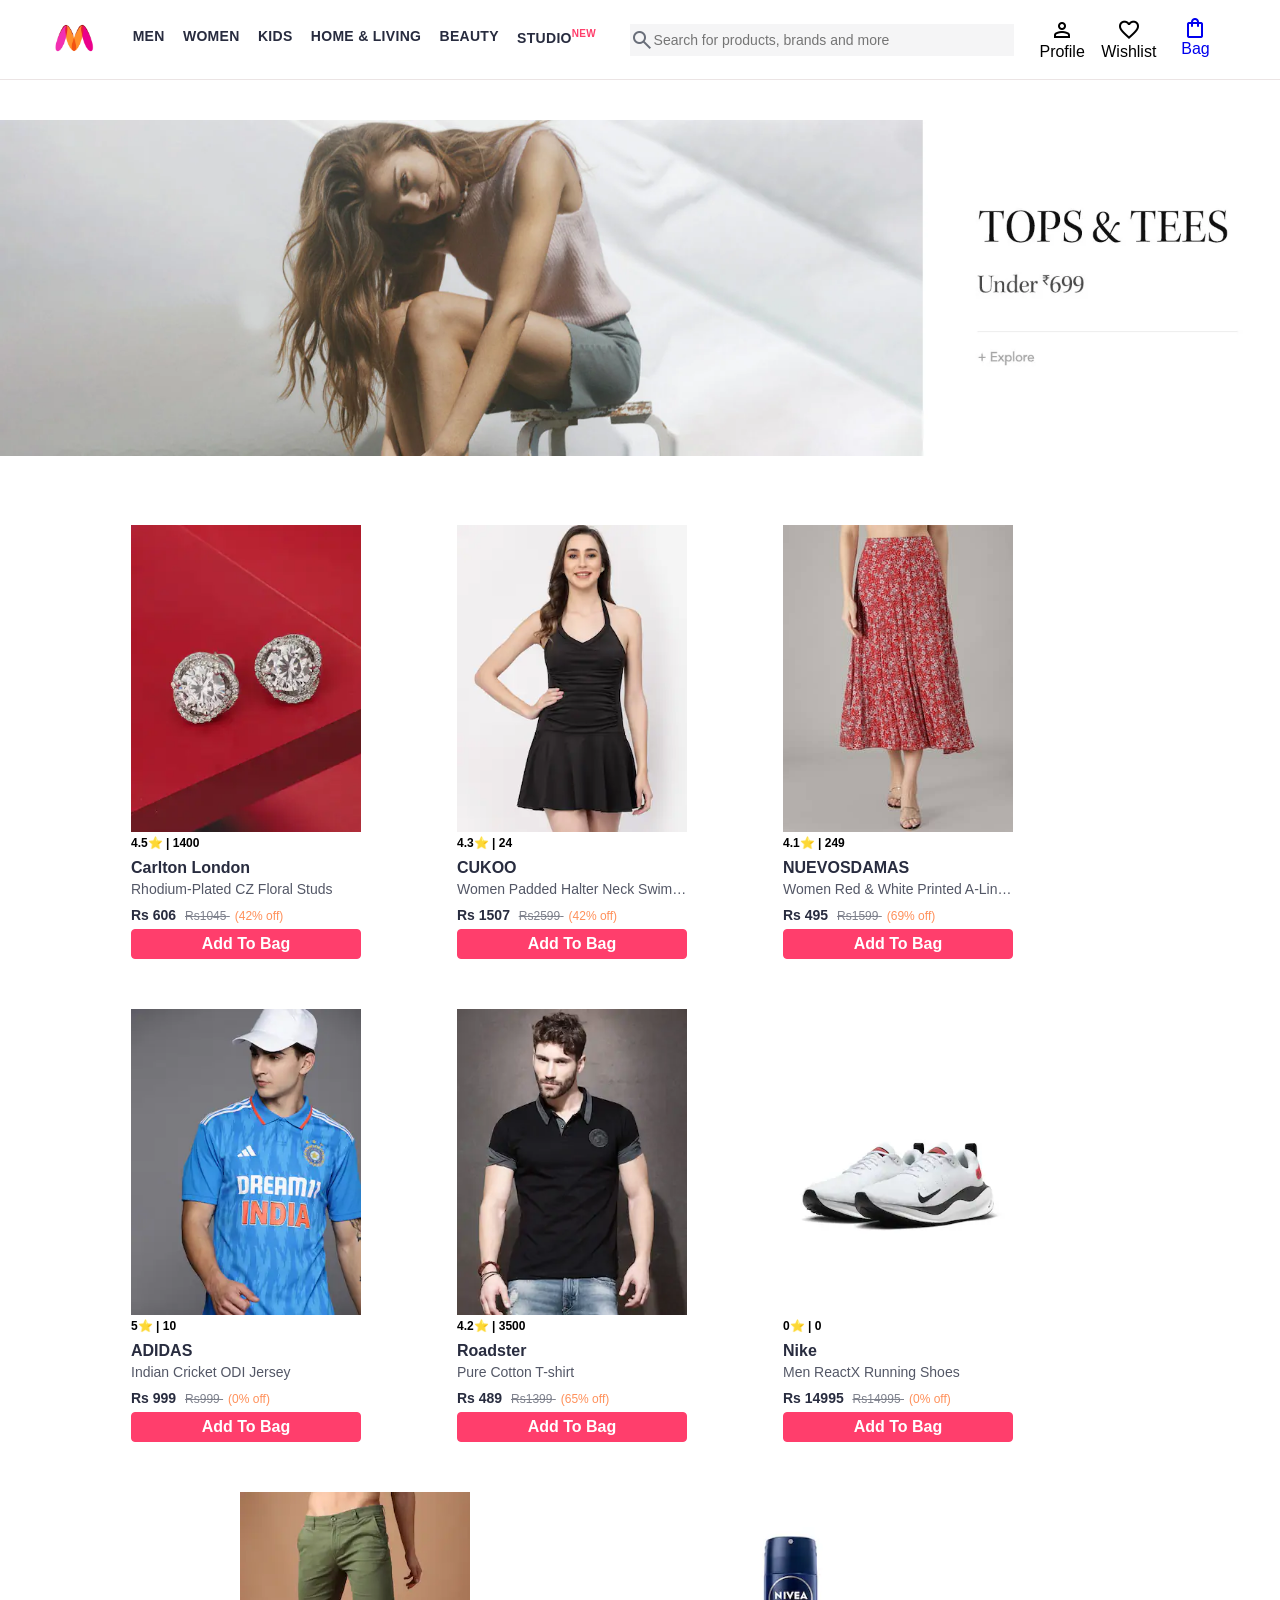
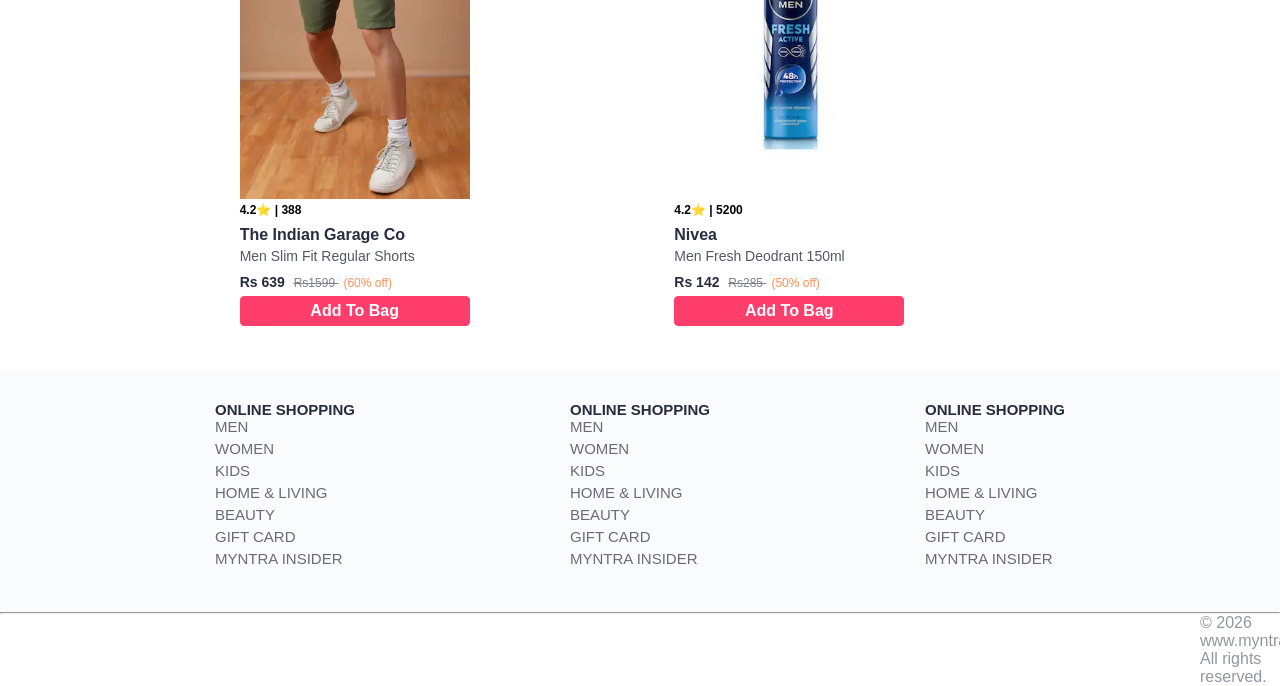
==== MYNTRACLONE/HTML/index.html @ f2aad590 "initial change" ====
<!doctype html>
<html lang="en">
  <head>
    <link
      href="https://fonts.googleapis.com/css2?family=Material+Symbols+Outlined"
      rel="stylesheet"
    />

    <link rel="stylesheet" href="../CSS/index.css" />
    <meta charset="UTF-8" />
    <meta name="viewport" content="width=device-width, initial-scale=1.0" />
    <title>Myntra</title>
  </head>
  <body>
    <header>
      <div class="logo_container">
        <a href="#"
          ><img
            class="myntra_home"
            src="../images/myntra_logo.webp"
            alt="logo_myntra"
        /></a>
      </div>

      <nav class="nav_bar">
        <a href="#">MEN</a>
        <a href="#">WOMEN</a>
        <a href="#">KIDS</a>
        <a href="#">HOME & LIVING</a>
        <a href="#">BEAUTY</a>
        <a href="#">STUDIO<sup>NEW</sup></a>
      </nav>

      <div class="search_bar">
        <span class="material-symbols-outlined search_icon icon">search</span>
        <input
          class="search_input"
          placeholder="Search for products, brands and more"
        />
      </div>
      <div class="action_bar">
        <div class="action_container">
          <span class="material-symbols-outlined action_icon">person</span>

          <span class="action_name">Profile</span>
        </div>

        <div class="action_container">
          <span class="material-symbols-outlined action_icon">favorite</span>

          <span class="action_name">Wishlist</span>
        </div>

        <a href="bag.html" class="action_container">
          <span class="material-symbols-outlined action_icon"
            >shopping_bag</span
          >
          <span class="action_name">Bag</span>
          <span class="bagitemCount">0</span>
        </a>
      </div>
    </header>
    <main>
      <div class="banner_container">
        <img class="banner_image" src="../images/banner.jpg" alt="" />
      </div>

      <div class="items-container"></div>
    </main>

    <footer>
      <div class="fotter_container">
        <div class="fotter_column">
          <h3 class="online_shopping">ONLINE SHOPPING</h3>
          <a href="#">MEN</a>
          <a href="#">WOMEN</a>
          <a href="#">KIDS</a>
          <a href="#">HOME & LIVING</a>
          <a href="#">BEAUTY</a>
          <a href="#">GIFT CARD</a>
          <a href="#">MYNTRA INSIDER</a>
        </div>
        <div class="fotter_column">
          <h3 class="online_shopping">ONLINE SHOPPING</h3>
          <a href="#">MEN</a>
          <a href="#">WOMEN</a>
          <a href="#">KIDS</a>
          <a href="#">HOME & LIVING</a>
          <a href="#">BEAUTY</a>
          <a href="#">GIFT CARD</a>
          <a href="#">MYNTRA INSIDER</a>
        </div>
        <div class="fotter_column">
          <h3 class="online_shopping">ONLINE SHOPPING</h3>
          <a href="#">MEN</a>
          <a href="#">WOMEN</a>
          <a href="#">KIDS</a>
          <a href="#">HOME & LIVING</a>
          <a href="#">BEAUTY</a>
          <a href="#">GIFT CARD</a>
          <a href="#">MYNTRA INSIDER</a>
        </div>
      </div>
    </footer>
    <hr />
    <div>
      <div class="copywright">© 2026 www.myntra.com. All rights reserved.</div>
    </div>
    <script src="../JS/data.js"></script>
    <script src="../JS/index.js"></script>
  </body>
</html>
---- MYNTRACLONE/CSS/index.css ----
* {
  margin: 0;
  padding: 0;
  font-family:
    Figtree-Regular,
    -apple-system,
    BlinkMacSystemFont,
    Segoe UI,
    Roboto,
    Helvetica,
    Arial,
    sans-serif;
  box-sizing: border-box;
  body {
    overflow-x: hidden;
  }
}
header {
  border-bottom: 1px solid rgb(235, 228, 228);
  display: flex;
  background-color: #ffffff;
  height: 80px;
  justify-content: space-between;
  align-items: center;
}
.myntra_home {
  height: 36px;
}
.logo_container {
  margin-left: 4%;
}
.nav_bar {
  display: flex;

  justify-content: space-evenly;

  min-width: 500px;
}
.nav_bar a {
  text-decoration: none;
  font-size: 14px;
  letter-spacing: 0.3px;
  color: #282c3f;
  font-weight: 700;
  padding: 26px 0px;
  border-bottom: 5px solid white;
}
.nav_bar a sup {
  color: #ff3f6c;
  font-size: 10px;
}
.nav_bar a:hover {
  border-bottom: 5px solid rgb(225, 136, 140);
}
script {
  color: red;
  font-size: 10px;
}

.search_bar {
  font-size: 14px;
  height: 80px;
  line-height: 24px;
  color: #696e79;
  min-width: 160px;
  width: 30%;
  display: flex;
  align-items: center;
  box-sizing: border-box;
}
.icon {
  display: flex;
}
.search_input {
  width: 600px;
  height: 32px;
  flex-grow: 1;
  background-color: #f5f5f6;
  font-size: 14px;

  line-height: 24px;
  color: #696e79;
  border: 0px;
  /* box-sizing: content-box; */
}
.search_icon {
  height: 32px;
  width: 30px;
  align-items: center;
  background: #f5f5f6;
  justify-content: space-between;
  border-radius:
    4px,
    0,
    0 4px;
}

.action_bar {
  height: 47px;
  margin-right: 4%;
}
.material-symbols-outlined {
  font-variation-settings:
    "FILL" 0,
    "wght" 400,
    "GRAD" 0,
    "opsz" 24;
}
.action_bar {
  display: flex;
  min-width: 200px;
  justify-content: space-between;
}

.action_container {
  position: relative;
  display: flex;
  justify-content: space-evenly;
  flex-direction: column;
  align-items: center;
  flex: 1; /* ✅ makes each item take equal space */
}

/* Main section................................................... */

.banner_container {
  margin: 40px 0px;
}
.banner_image {
  width: 100%;
}

.Categories_heading {
  text-transform: uppercase;
  color: #3e4152;
  letter-spacing: 0.15em;
  font-size: 1.8em;
  margin: 50px 0 10px 30px;
  max-height: 5em;
  font-weight: 700;
}
.categories_item,
.items-container {
  display: flex;
  flex-wrap: wrap;
  justify-content: space-evenly;
}

.slae {
  display: flex;
  justify-content: space-evenly;
  width: 200px;
}
.Offers_heading {
  text-transform: uppercase;
  color: #3e4152;
  letter-spacing: 0.15em;
  font-size: 1.8em;
  margin: 50px 0 10px 30px;
  max-height: 5em;
  font-weight: 700;
}

.fotter_container {
  padding: 30px 0px 40px 0px;
  background: #fafbfc;
  display: flex;
  justify-content: space-evenly;
}
.fotter_column {
  display: flex;
  flex-direction: column;
}
.fotter_column a {
  text-decoration: none;
  color: #696b79;
  display: block;
  font-size: 15px;
  padding-bottom: 5px;
}
.online_shopping {
  font-size: 15px;
  font-weight: 700;
  color: #282c3f;
  font-family:
    Figtree-Regular,
    -apple-system,
    BlinkMacSystemFont,
    Segoe UI,
    Roboto,
    Helvetica,
    Arial,
    sans-serif;
}
.copywright {
  color: #94969f;
  margin-left: 1200px;
}
.items-container {
  width: 80%;
  margin: 20px 60px;
}
.item-container {
  margin: 15px;
  width: 250px;
  padding: 10px;
}
.item-image {
  width: 100%;
}
.rating {
  font-size: 12px;
  font-weight: 700;
}
.item-company {
  margin-top: 10px;
  font-size: 16px;
  font-weight: 700;
  line-height: 1;
  color: #282c3f;
  margin-bottom: 6px;
  overflow: hidden;
  text-overflow: ellipsis;
  white-space: nowrap;
}

.item-name {
  height: 16px;
  color: #535766;
  font-size: 14px;
  line-height: 1;
  margin-bottom: 0px;
  margin-top: 0px;
  overflow: hidden;
  text-overflow: ellipsis;
  white-space: nowrap;
  font-weight: 400;
  display: block;
}

.item-price {
  margin-top: 10px;
  font-size: 14px;
  line-height: 15px;
  color: #282c3f;
  white-space: nowrap;
}
.current-price {
  margin: 10px 0 6px;
  font-weight: 700;
}
.previous-price {
  text-decoration: line-through;
  color: #7e818c;
  font-weight: 400;
  margin-left: 5px;
  font-size: 12px;
}
.item-off {
  color: #ff905a;
  font-weight: 400;
  font-size: 12px;
  margin-left: 5px;
}
.bag-button {
  padding: 5px;
  width: 100%;
  border-radius: 4px;
  margin-top: 5px;
  font-size: 16px;
  min-height: 22px;
  font-weight: 700;
  cursor: pointer;
  background-color: #ff3e6c;
  border: 1px solid #ff3e6c;
  color: #fff;
}
button:hover {
  cursor: pointer;
}
.bagitemCount {
  background-color: #f16565;
  white-space: nowrap;
  text-align: center;
  line-height: 18px;
  padding: 0 6px;
  height: 18px;
  position: relative;
  border-radius: 50%;
  font-size: 12px;
  color: #fff;
  left: 13px;
  top: -44px;
  font-weight: 700;
  cursor: pointer;
}
.action_container {
  display: flex table-row;
  text-decoration: none;
}
a.action_container:link {
  color: black rgb(0, 0, 0);
}
button:hover {
  border: 1.5px solid black;
  box-shadow: 7px 3px 2px;
}
/* .bannerImage {
  margin-top: 10px;
  width: 100%;
  height: 250px; /* adjust as needed */
/* object-fit: contain;
  overflow: hidden;
}
.bannerImage img {
  width: 100%;
  height: 100%;
  object-fit: cover;
} */
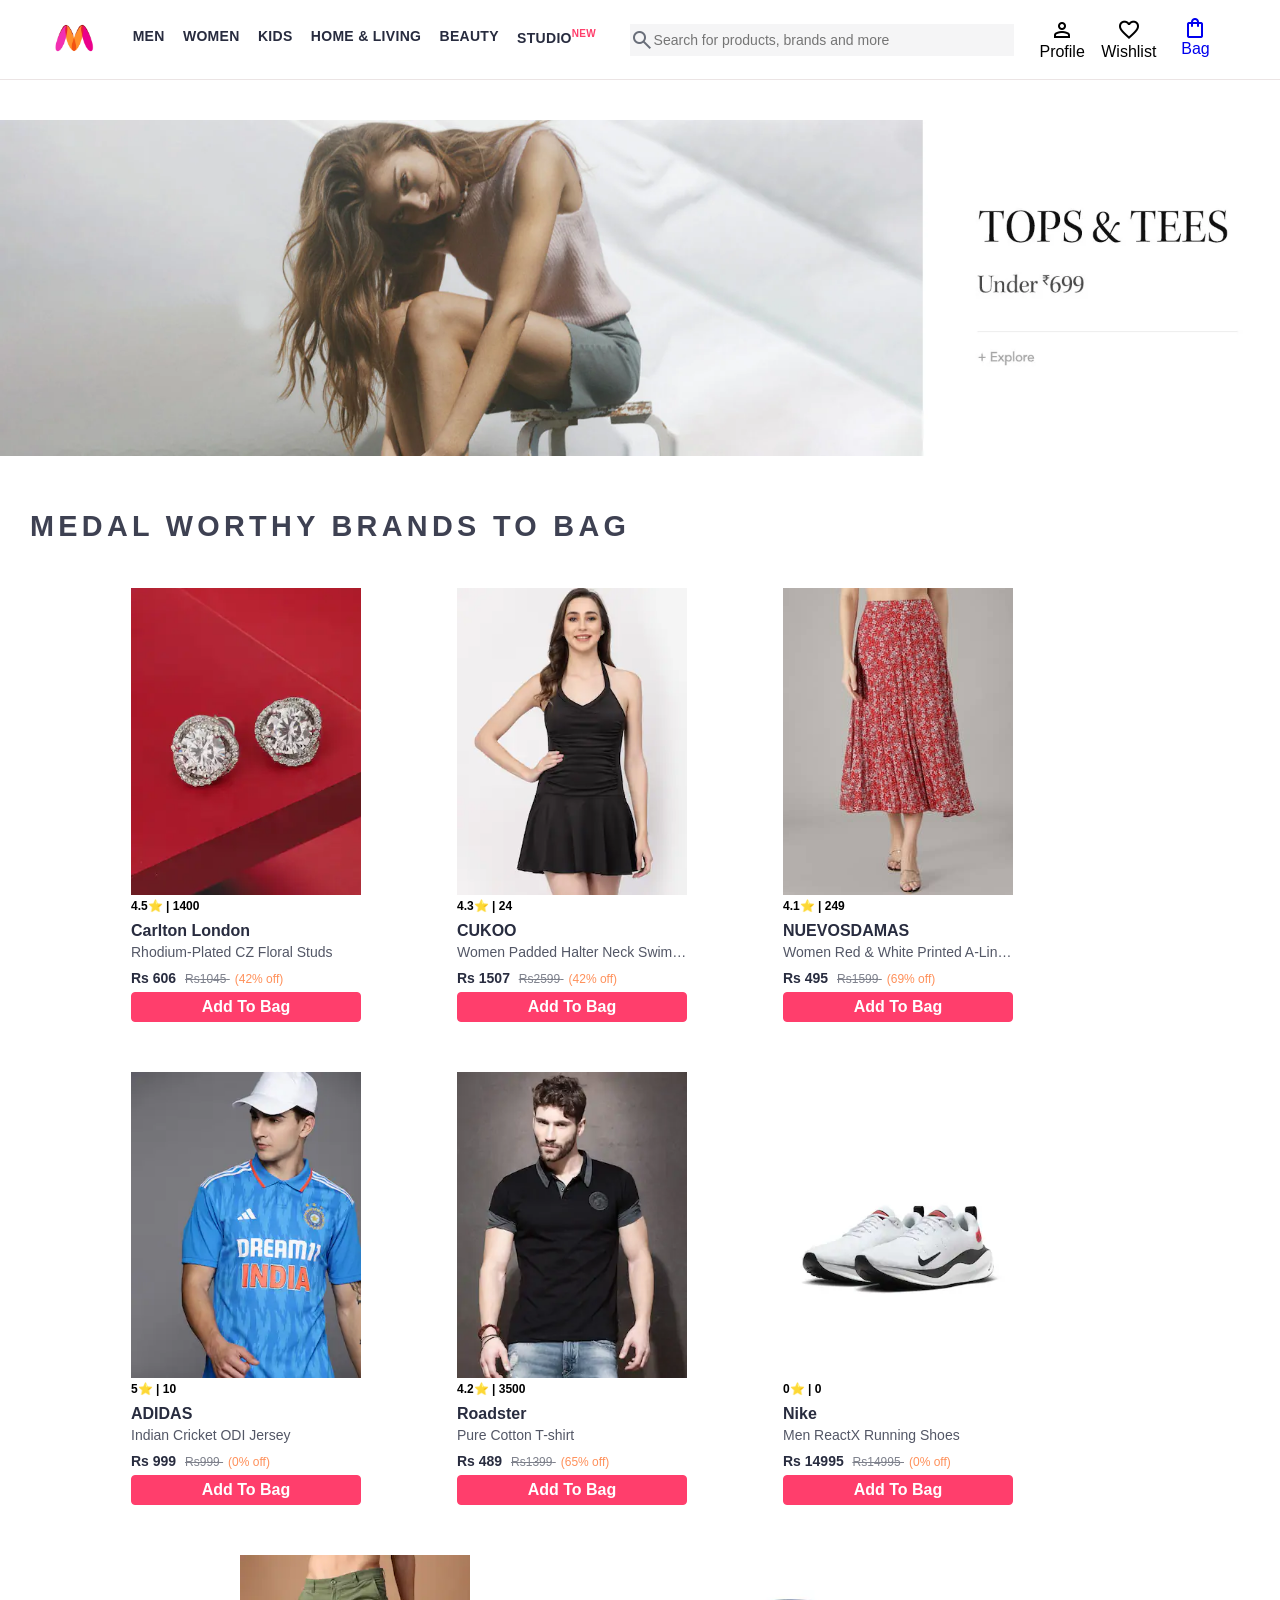
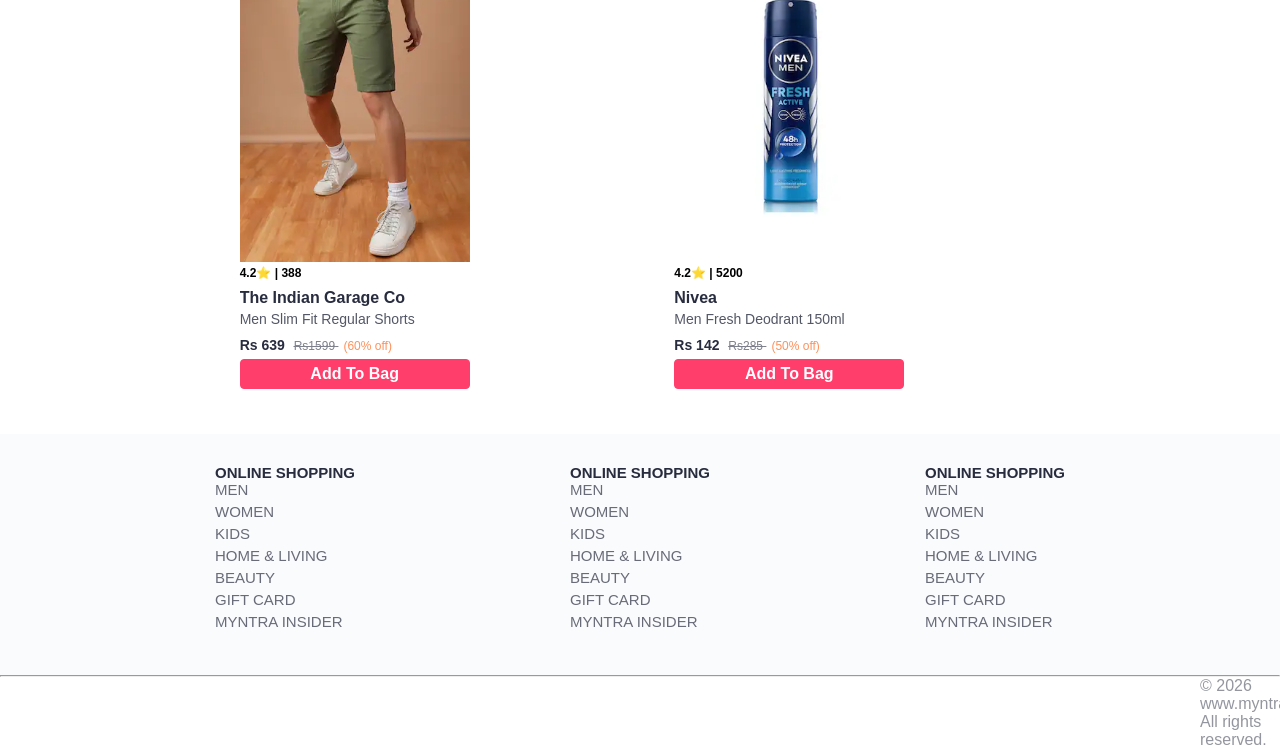
==== commit 4eae7b90: "screenshots added" ====
--- a/MYNTRACLONE/HTML/index.html
+++ b/MYNTRACLONE/HTML/index.html
@@ -64,6 +64,7 @@
       <div class="banner_container">
         <img class="banner_image" src="../images/banner.jpg" alt="" />
       </div>
+      <div class="Categories_heading">Medal Worthy Brands To Bag</div>
 
       <div class="items-container"></div>
     </main>
